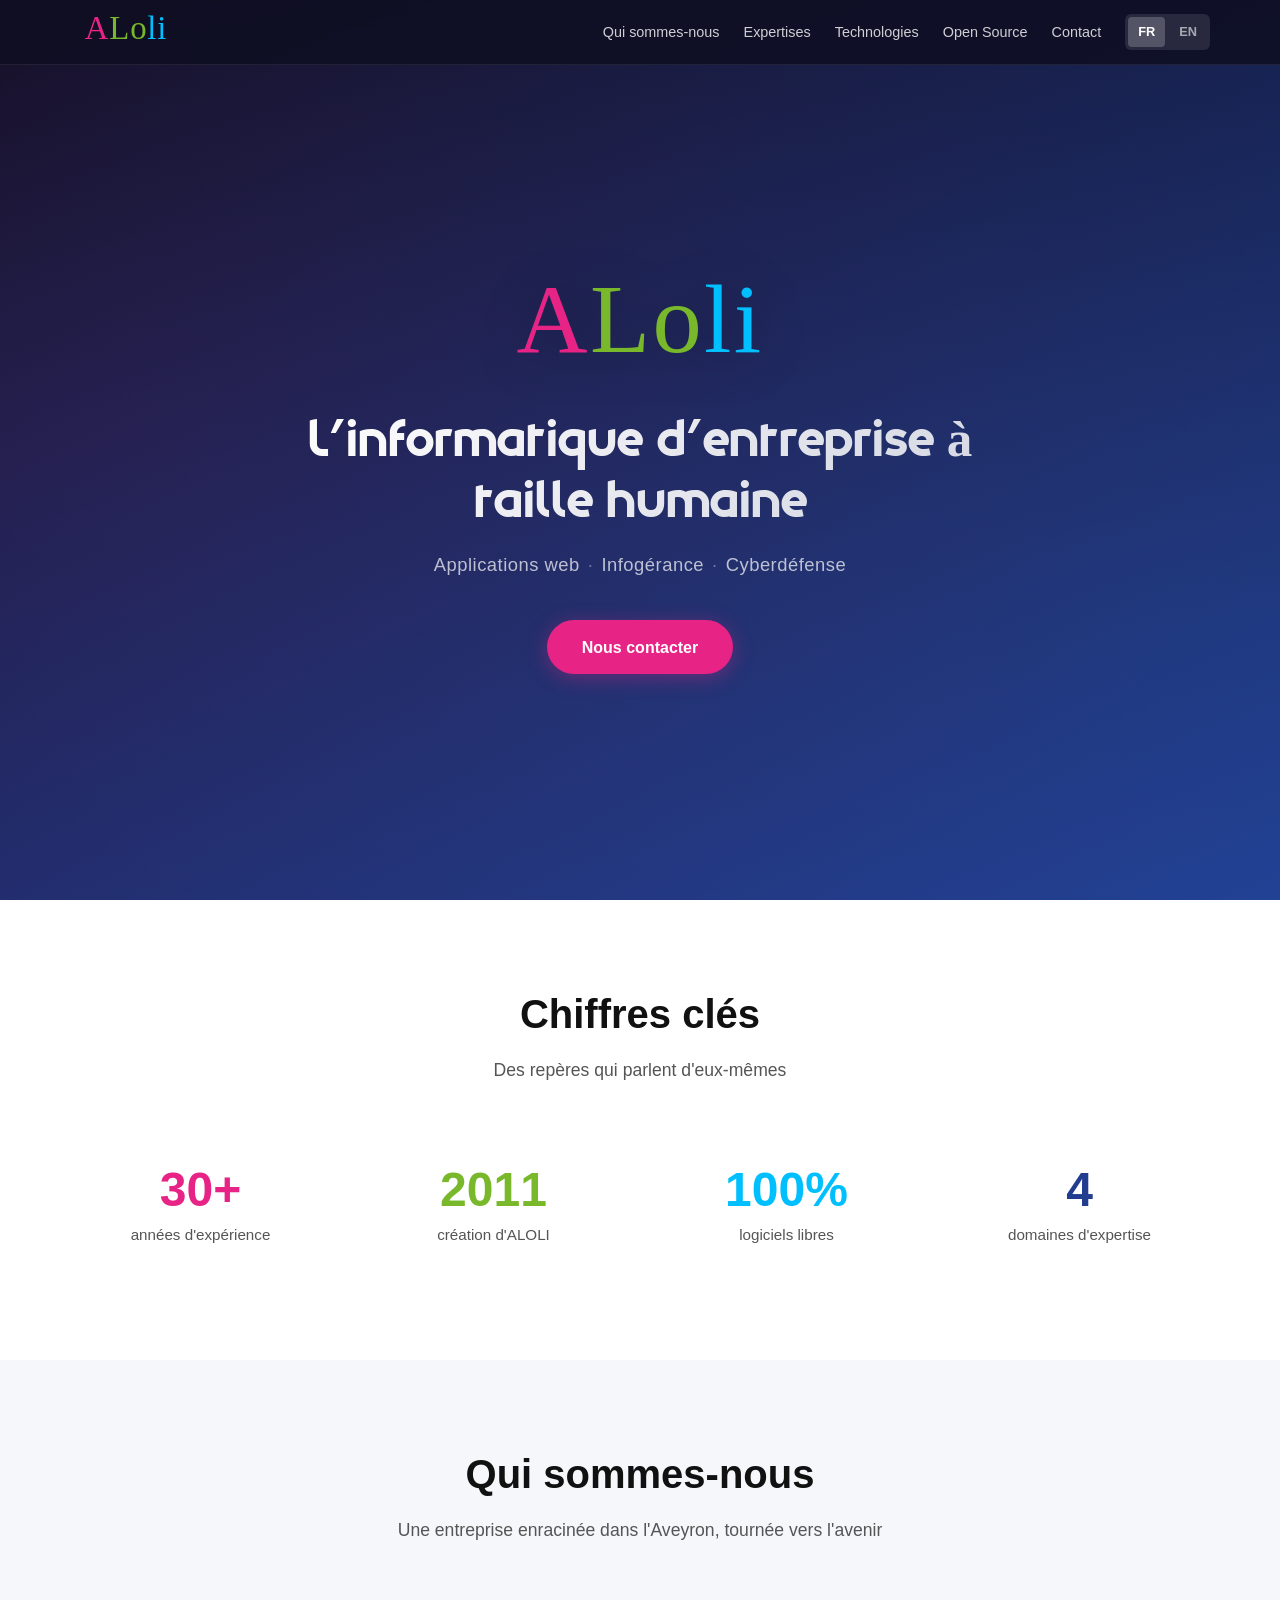
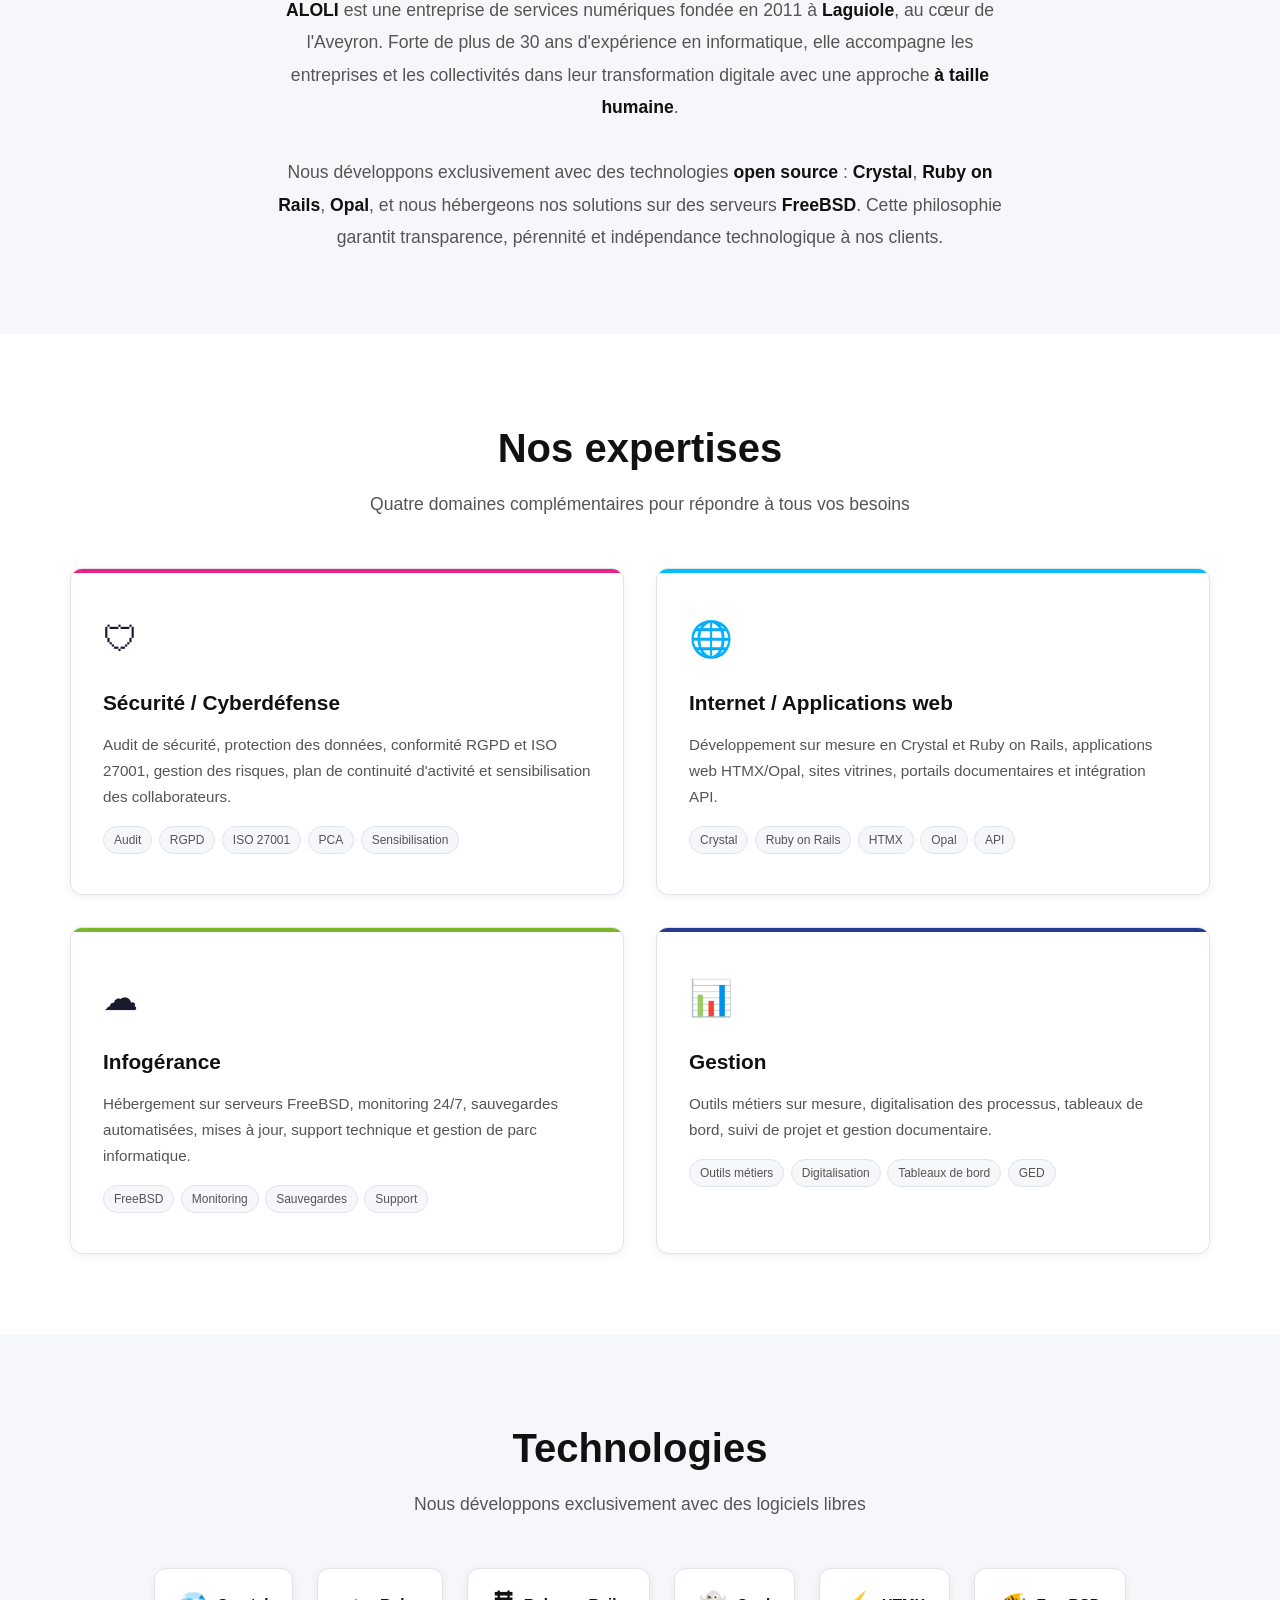
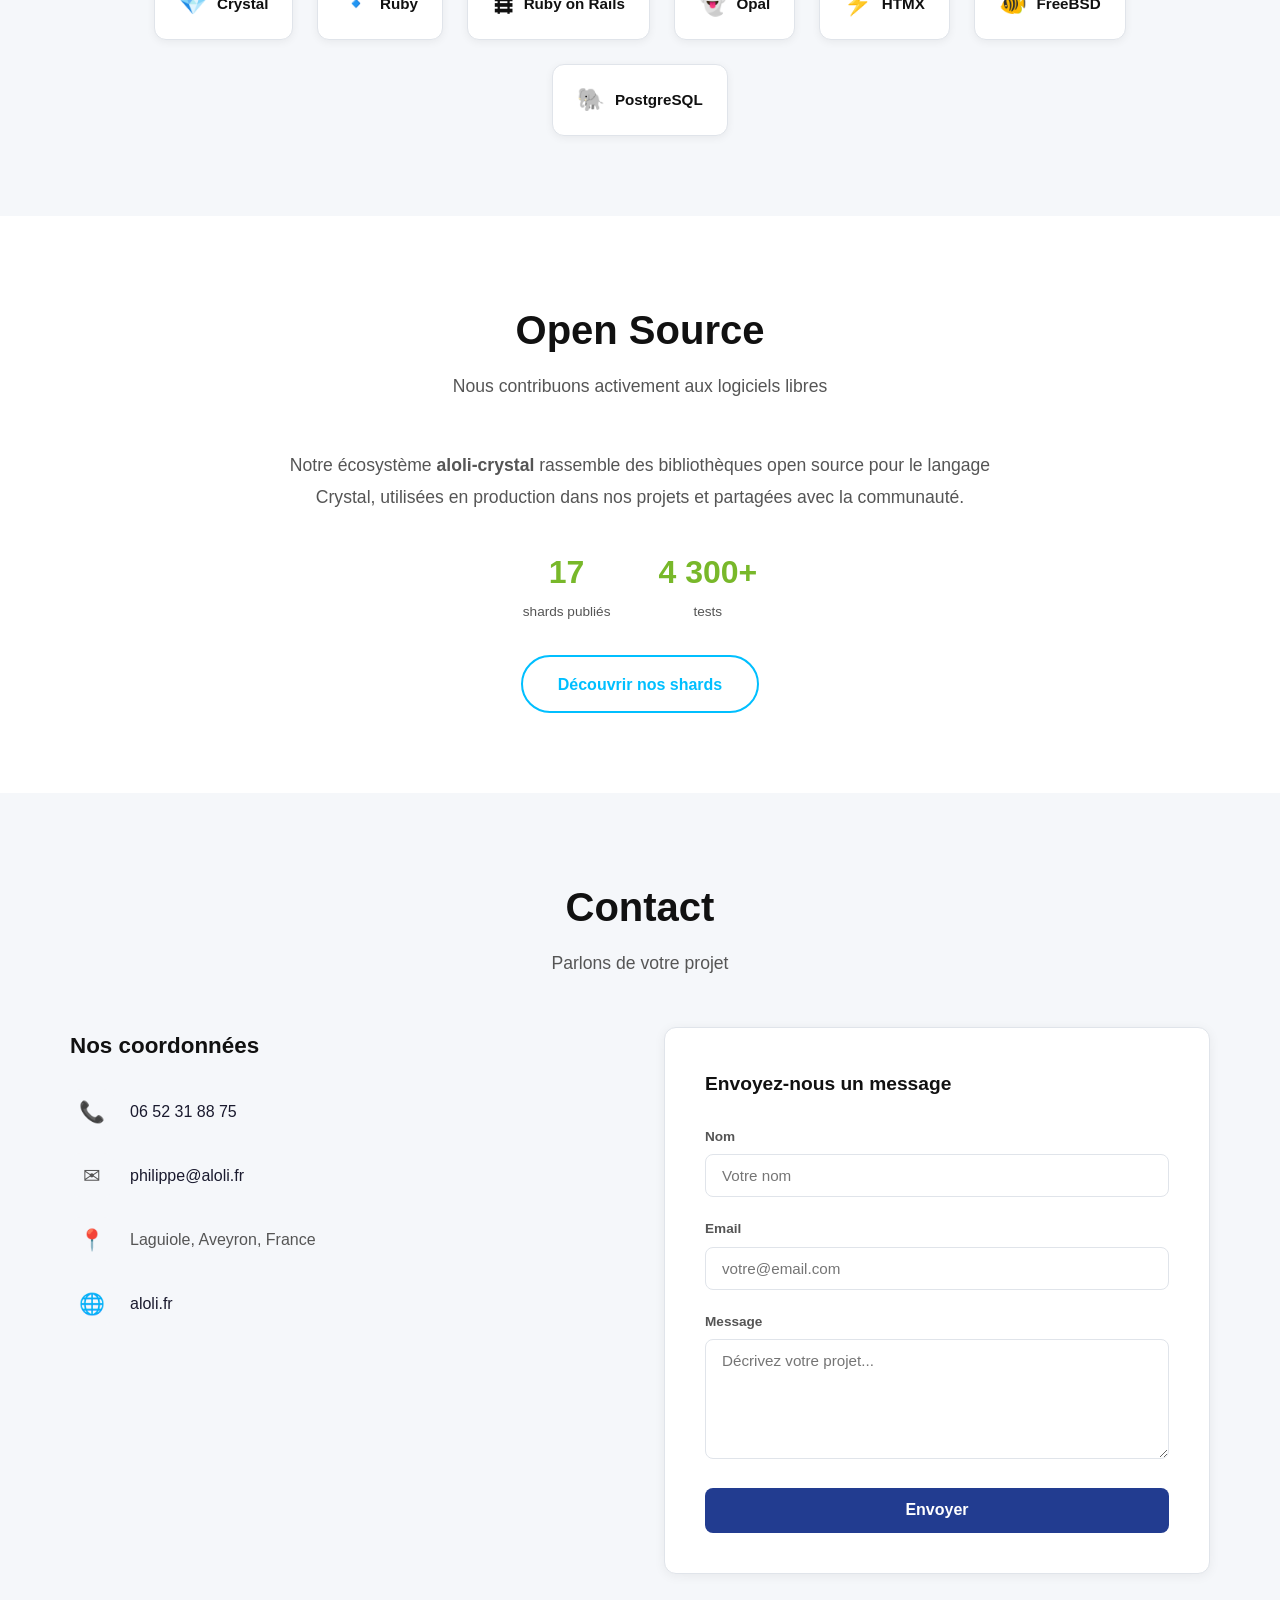
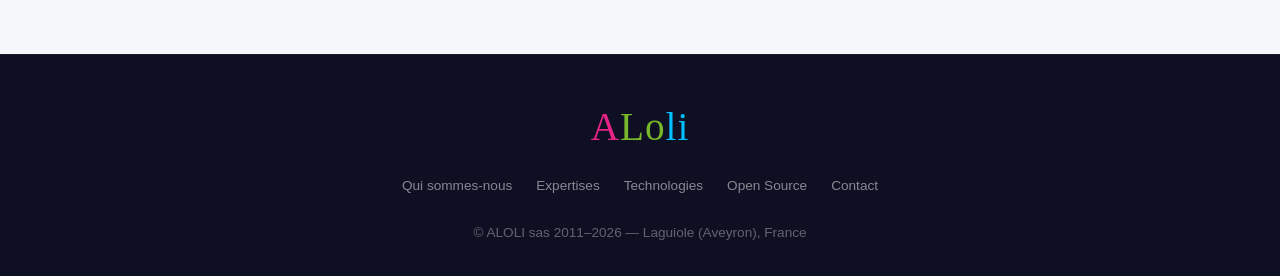
==== index.html @ df38c013 "Initial commit: ALOLI corporate website Modern single-page bilingual (FR/EN) static site with respon" ====
<!DOCTYPE html>
<html lang="fr">
<head>
  <meta charset="UTF-8">
  <meta name="viewport" content="width=device-width, initial-scale=1.0">
  <title>ALOLI — L'informatique d'entreprise à taille humaine</title>
  <meta name="description" content="ALOLI, entreprise de services numériques à Laguiole (Aveyron). Applications web Crystal &amp; Ruby, infogérance FreeBSD, cyberdéfense. 30 ans d'expérience.">
  <meta name="author" content="ALOLI sas">
  <meta property="og:title" content="ALOLI — L'informatique d'entreprise à taille humaine">
  <meta property="og:description" content="Applications web · Infogérance · Cyberdéfense — Laguiole, Aveyron">
  <meta property="og:type" content="website">
  <meta property="og:url" content="https://aloli.fr">
  <link rel="alternate" hreflang="en" href="https://aloli.fr/en/">
  <link rel="alternate" hreflang="fr" href="https://aloli.fr/">
  <link rel="canonical" href="https://aloli.fr/">
  <link rel="stylesheet" href="css/style.css">
</head>
<body>

<!-- ====== Header ====== -->
<header class="site-header">
  <nav class="nav container">
    <a href="#hero">
      <img src="images/aloli-logo.svg" alt="ALOLI" class="nav-logo">
    </a>
    <button class="nav-toggle" aria-label="Menu" onclick="document.querySelector('.nav-links').classList.toggle('open')">
      <span></span><span></span><span></span>
    </button>
    <ul class="nav-links">
      <li><a href="#about">Qui sommes-nous</a></li>
      <li><a href="#expertises">Expertises</a></li>
      <li><a href="#technologies">Technologies</a></li>
      <li><a href="#opensource">Open Source</a></li>
      <li><a href="#contact">Contact</a></li>
      <li>
        <div class="lang-switch">
          <a href="/" class="active">FR</a>
          <a href="/en/">EN</a>
        </div>
      </li>
    </ul>
  </nav>
</header>

<!-- ====== Hero ====== -->
<section id="hero" class="hero">
  <div class="hero-content">
    <img src="images/aloli-logo.svg" alt="ALOLI" class="hero-logo">
    <h1 class="hero-tagline">L'informatique d'entreprise à taille humaine</h1>
    <p class="hero-sub">Applications web<span>·</span>Infogérance<span>·</span>Cyberdéfense</p>
    <a href="#contact" class="btn btn--primary">Nous contacter</a>
  </div>
</section>

<!-- ====== Chiffres clés ====== -->
<section class="section">
  <div class="container fade-in">
    <h2 class="section-title">Chiffres clés</h2>
    <p class="section-subtitle">Des repères qui parlent d'eux-mêmes</p>
    <div class="stats-grid">
      <div class="stat-item">
        <div class="stat-number stat-number--magenta">30+</div>
        <div class="stat-label">années d'expérience</div>
      </div>
      <div class="stat-item">
        <div class="stat-number stat-number--green">2011</div>
        <div class="stat-label">création d'ALOLI</div>
      </div>
      <div class="stat-item">
        <div class="stat-number stat-number--cyan">100%</div>
        <div class="stat-label">logiciels libres</div>
      </div>
      <div class="stat-item">
        <div class="stat-number stat-number--primary">4</div>
        <div class="stat-label">domaines d'expertise</div>
      </div>
    </div>
  </div>
</section>

<!-- ====== Qui sommes-nous ====== -->
<section id="about" class="section section--alt">
  <div class="container fade-in">
    <h2 class="section-title">Qui sommes-nous</h2>
    <p class="section-subtitle">Une entreprise enracinée dans l'Aveyron, tournée vers l'avenir</p>
    <div class="about-content">
      <p>
        <strong>ALOLI</strong> est une entreprise de services numériques fondée en 2011 à
        <strong>Laguiole</strong>, au c&oelig;ur de l'Aveyron. Forte de plus de 30 ans
        d'expérience en informatique, elle accompagne les entreprises et les collectivités
        dans leur transformation digitale avec une approche <strong>à taille humaine</strong>.
      </p>
      <br>
      <p>
        Nous développons exclusivement avec des technologies <strong>open source</strong> :
        <strong>Crystal</strong>, <strong>Ruby on Rails</strong>, <strong>Opal</strong>, et nous
        hébergeons nos solutions sur des serveurs <strong>FreeBSD</strong>. Cette philosophie
        garantit transparence, pérennité et indépendance technologique à nos clients.
      </p>
    </div>
  </div>
</section>

<!-- ====== Nos expertises ====== -->
<section id="expertises" class="section">
  <div class="container fade-in">
    <h2 class="section-title">Nos expertises</h2>
    <p class="section-subtitle">Quatre domaines complémentaires pour répondre à tous vos besoins</p>
    <div class="expertise-grid">

      <div class="expertise-card expertise-card--security">
        <span class="expertise-icon">&#x1F6E1;</span>
        <h3>Sécurité / Cyberdéfense</h3>
        <p>Audit de sécurité, protection des données, conformité RGPD et ISO 27001, gestion des risques, plan de continuité d'activité et sensibilisation des collaborateurs.</p>
        <div class="expertise-tags">
          <span>Audit</span>
          <span>RGPD</span>
          <span>ISO 27001</span>
          <span>PCA</span>
          <span>Sensibilisation</span>
        </div>
      </div>

      <div class="expertise-card expertise-card--web">
        <span class="expertise-icon">&#x1F310;</span>
        <h3>Internet / Applications web</h3>
        <p>Développement sur mesure en Crystal et Ruby on Rails, applications web HTMX/Opal, sites vitrines, portails documentaires et intégration API.</p>
        <div class="expertise-tags">
          <span>Crystal</span>
          <span>Ruby on Rails</span>
          <span>HTMX</span>
          <span>Opal</span>
          <span>API</span>
        </div>
      </div>

      <div class="expertise-card expertise-card--hosting">
        <span class="expertise-icon">&#x2601;</span>
        <h3>Infogérance</h3>
        <p>Hébergement sur serveurs FreeBSD, monitoring 24/7, sauvegardes automatisées, mises à jour, support technique et gestion de parc informatique.</p>
        <div class="expertise-tags">
          <span>FreeBSD</span>
          <span>Monitoring</span>
          <span>Sauvegardes</span>
          <span>Support</span>
        </div>
      </div>

      <div class="expertise-card expertise-card--management">
        <span class="expertise-icon">&#x1F4CA;</span>
        <h3>Gestion</h3>
        <p>Outils métiers sur mesure, digitalisation des processus, tableaux de bord, suivi de projet et gestion documentaire.</p>
        <div class="expertise-tags">
          <span>Outils métiers</span>
          <span>Digitalisation</span>
          <span>Tableaux de bord</span>
          <span>GED</span>
        </div>
      </div>

    </div>
  </div>
</section>

<!-- ====== Technologies ====== -->
<section id="technologies" class="section section--alt">
  <div class="container fade-in">
    <h2 class="section-title">Technologies</h2>
    <p class="section-subtitle">Nous développons exclusivement avec des logiciels libres</p>
    <div class="tech-grid">
      <div class="tech-badge"><span class="tech-badge-icon">&#x1F48E;</span> Crystal</div>
      <div class="tech-badge"><span class="tech-badge-icon">&#x1F539;</span> Ruby</div>
      <div class="tech-badge"><span class="tech-badge-icon">&#x1F6E4;</span> Ruby on Rails</div>
      <div class="tech-badge"><span class="tech-badge-icon">&#x1F47B;</span> Opal</div>
      <div class="tech-badge"><span class="tech-badge-icon">&#x26A1;</span> HTMX</div>
      <div class="tech-badge"><span class="tech-badge-icon">&#x1F420;</span> FreeBSD</div>
      <div class="tech-badge"><span class="tech-badge-icon">&#x1F418;</span> PostgreSQL</div>
    </div>
  </div>
</section>

<!-- ====== Open Source ====== -->
<section id="opensource" class="section">
  <div class="container fade-in">
    <h2 class="section-title">Open Source</h2>
    <p class="section-subtitle">Nous contribuons activement aux logiciels libres</p>
    <div class="opensource-content">
      <p>
        Notre écosystème <strong>aloli-crystal</strong> rassemble des bibliothèques open source
        pour le langage Crystal, utilisées en production dans nos projets et partagées avec la communauté.
      </p>
      <div class="opensource-stats">
        <div class="opensource-stat">
          <div class="opensource-stat-number">17</div>
          <div class="opensource-stat-label">shards publiés</div>
        </div>
        <div class="opensource-stat">
          <div class="opensource-stat-number">4 300+</div>
          <div class="opensource-stat-label">tests</div>
        </div>
      </div>
      <a href="https://aloli-crystal.github.io/docs/" class="btn btn--outline" target="_blank" rel="noopener">
        Découvrir nos shards
      </a>
    </div>
  </div>
</section>

<!-- ====== Contact ====== -->
<section id="contact" class="section section--alt">
  <div class="container fade-in">
    <h2 class="section-title">Contact</h2>
    <p class="section-subtitle">Parlons de votre projet</p>
    <div class="contact-grid">

      <div class="contact-info">
        <h3>Nos coordonnées</h3>
        <div class="contact-item">
          <div class="contact-item-icon">&#x1F4DE;</div>
          <div><a href="tel:+33652318875">06 52 31 88 75</a></div>
        </div>
        <div class="contact-item">
          <div class="contact-item-icon">&#x2709;</div>
          <div><a href="mailto:philippe@aloli.fr">philippe@aloli.fr</a></div>
        </div>
        <div class="contact-item">
          <div class="contact-item-icon">&#x1F4CD;</div>
          <div>Laguiole, Aveyron, France</div>
        </div>
        <div class="contact-item">
          <div class="contact-item-icon">&#x1F310;</div>
          <div><a href="https://aloli.fr">aloli.fr</a></div>
        </div>
      </div>

      <form class="contact-form" action="#" method="post">
        <h3>Envoyez-nous un message</h3>
        <div class="form-group">
          <label for="name">Nom</label>
          <input type="text" id="name" name="name" required placeholder="Votre nom">
        </div>
        <div class="form-group">
          <label for="email">Email</label>
          <input type="email" id="email" name="email" required placeholder="votre@email.com">
        </div>
        <div class="form-group">
          <label for="message">Message</label>
          <textarea id="message" name="message" required placeholder="Décrivez votre projet..."></textarea>
        </div>
        <button type="submit" class="btn--submit">Envoyer</button>
      </form>

    </div>
  </div>
</section>

<!-- ====== Footer ====== -->
<footer class="site-footer">
  <div class="container">
    <img src="images/aloli-logo.svg" alt="ALOLI" class="footer-logo">
    <ul class="footer-links">
      <li><a href="#about">Qui sommes-nous</a></li>
      <li><a href="#expertises">Expertises</a></li>
      <li><a href="#technologies">Technologies</a></li>
      <li><a href="#opensource">Open Source</a></li>
      <li><a href="#contact">Contact</a></li>
    </ul>
    <p class="footer-copy">&copy; ALOLI sas 2011–2026 — Laguiole (Aveyron), France</p>
  </div>
</footer>

<!-- Scroll animation (minimal JS, no framework) -->
<script>
  document.addEventListener('DOMContentLoaded', function () {
    var els = document.querySelectorAll('.fade-in');
    if ('IntersectionObserver' in window) {
      var observer = new IntersectionObserver(function (entries) {
        entries.forEach(function (e) {
          if (e.isIntersecting) {
            e.target.classList.add('visible');
            observer.unobserve(e.target);
          }
        });
      }, { threshold: 0.15 });
      els.forEach(function (el) { observer.observe(el); });
    } else {
      els.forEach(function (el) { el.classList.add('visible'); });
    }
  });
</script>

</body>
</html>
---- css/style.css ----
/* ==========================================================================
   ALOLI Corporate Website — style.css
   Pure CSS, responsive, dark-mode ready
   ========================================================================== */

/* --- Fonts ---------------------------------------------------------------- */
@font-face {
  font-family: 'Explora';
  src: url('../fonts/explora.ttf') format('truetype');
  font-weight: normal;
  font-style: normal;
  font-display: swap;
}

/* --- Custom properties ---------------------------------------------------- */
:root {
  --primary: #223C90;
  --accent-magenta: #E72486;
  --accent-green: #78B82A;
  --accent-cyan: #00BFFF;

  --bg: #ffffff;
  --bg-alt: #f5f7fa;
  --bg-card: #ffffff;
  --text: #1a1a2e;
  --text-muted: #555;
  --text-heading: #111;
  --border: #e0e4ea;
  --shadow: rgba(0, 0, 0, 0.06);
  --shadow-hover: rgba(0, 0, 0, 0.12);

  --hero-from: #0f0f23;
  --hero-via: #162050;
  --hero-to: #223C90;

  --font-body: -apple-system, BlinkMacSystemFont, 'Segoe UI', Roboto, Helvetica, Arial, sans-serif;
  --font-display: 'Explora', cursive;

  --max-w: 1140px;
  --radius: 12px;
  --transition: 0.3s ease;
}

@media (prefers-color-scheme: dark) {
  :root {
    --bg: #0f0f23;
    --bg-alt: #161633;
    --bg-card: #1a1a3e;
    --text: #e0e0e0;
    --text-muted: #a0a0b8;
    --text-heading: #f0f0f0;
    --border: #2a2a50;
    --shadow: rgba(0, 0, 0, 0.3);
    --shadow-hover: rgba(0, 0, 0, 0.5);
  }
}

/* --- Reset & base --------------------------------------------------------- */
*, *::before, *::after { box-sizing: border-box; margin: 0; padding: 0; }

html {
  scroll-behavior: smooth;
  font-size: 16px;
}

body {
  font-family: var(--font-body);
  color: var(--text);
  background: var(--bg);
  line-height: 1.7;
  -webkit-font-smoothing: antialiased;
}

a { color: var(--accent-cyan); text-decoration: none; transition: color var(--transition); }
a:hover { color: var(--accent-magenta); }

img, svg { max-width: 100%; height: auto; }

/* --- Utility -------------------------------------------------------------- */
.container { width: 90%; max-width: var(--max-w); margin: 0 auto; }

.section {
  padding: 5rem 0;
}

.section--alt {
  background: var(--bg-alt);
}

.section-title {
  font-size: clamp(1.8rem, 4vw, 2.5rem);
  font-weight: 700;
  color: var(--text-heading);
  text-align: center;
  margin-bottom: 0.5rem;
}

.section-subtitle {
  text-align: center;
  color: var(--text-muted);
  font-size: 1.1rem;
  margin-bottom: 3rem;
  max-width: 640px;
  margin-left: auto;
  margin-right: auto;
}

/* --- Header / Nav --------------------------------------------------------- */
.site-header {
  position: fixed;
  top: 0;
  left: 0;
  right: 0;
  z-index: 100;
  background: rgba(15, 15, 35, 0.85);
  backdrop-filter: blur(12px);
  -webkit-backdrop-filter: blur(12px);
  border-bottom: 1px solid rgba(255, 255, 255, 0.08);
}

.nav {
  display: flex;
  align-items: center;
  justify-content: space-between;
  height: 64px;
}

.nav-logo {
  height: 40px;
  width: auto;
}

.nav-links {
  display: flex;
  align-items: center;
  gap: 1.5rem;
  list-style: none;
}

.nav-links a {
  color: rgba(255, 255, 255, 0.8);
  font-size: 0.9rem;
  font-weight: 500;
  transition: color var(--transition);
}

.nav-links a:hover { color: #fff; }

.lang-switch {
  display: inline-flex;
  gap: 0.25rem;
  background: rgba(255, 255, 255, 0.1);
  border-radius: 6px;
  padding: 3px;
}

.lang-switch a {
  padding: 4px 10px;
  border-radius: 4px;
  font-size: 0.8rem;
  font-weight: 600;
  color: rgba(255, 255, 255, 0.6);
}

.lang-switch a.active {
  background: rgba(255, 255, 255, 0.2);
  color: #fff;
}

/* Mobile nav toggle */
.nav-toggle {
  display: none;
  background: none;
  border: none;
  cursor: pointer;
  padding: 8px;
}

.nav-toggle span {
  display: block;
  width: 24px;
  height: 2px;
  background: #fff;
  margin: 5px 0;
  transition: var(--transition);
}

/* --- Hero ----------------------------------------------------------------- */
.hero {
  min-height: 100vh;
  display: flex;
  align-items: center;
  justify-content: center;
  text-align: center;
  background: linear-gradient(160deg, var(--hero-from) 0%, var(--hero-via) 40%, var(--hero-to) 100%);
  color: #fff;
  padding: 6rem 1rem 4rem;
  position: relative;
  overflow: hidden;
}

.hero::before {
  content: '';
  position: absolute;
  top: -50%;
  left: -50%;
  width: 200%;
  height: 200%;
  background: radial-gradient(ellipse at 30% 50%, rgba(231, 36, 134, 0.08) 0%, transparent 60%),
              radial-gradient(ellipse at 70% 60%, rgba(0, 191, 255, 0.06) 0%, transparent 60%);
  animation: heroGlow 12s ease-in-out infinite alternate;
}

@keyframes heroGlow {
  0% { transform: translate(0, 0) scale(1); }
  100% { transform: translate(2%, -2%) scale(1.05); }
}

.hero-content {
  position: relative;
  z-index: 1;
  max-width: 700px;
}

.hero-logo {
  height: 120px;
  width: auto;
  margin-bottom: 1.5rem;
  filter: drop-shadow(0 4px 24px rgba(0, 0, 0, 0.3));
}

.hero-tagline {
  font-family: var(--font-display);
  font-size: clamp(2rem, 5vw, 3.2rem);
  line-height: 1.2;
  margin-bottom: 1rem;
  background: linear-gradient(135deg, #fff 0%, rgba(255, 255, 255, 0.8) 100%);
  -webkit-background-clip: text;
  -webkit-text-fill-color: transparent;
  background-clip: text;
}

.hero-sub {
  font-size: 1.15rem;
  color: rgba(255, 255, 255, 0.7);
  margin-bottom: 2.5rem;
  letter-spacing: 0.5px;
}

.hero-sub span {
  margin: 0 0.5rem;
  color: rgba(255, 255, 255, 0.35);
}

.btn {
  display: inline-block;
  padding: 0.85rem 2.2rem;
  border-radius: 50px;
  font-weight: 600;
  font-size: 1rem;
  transition: all var(--transition);
  cursor: pointer;
  border: none;
}

.btn--primary {
  background: var(--accent-magenta);
  color: #fff;
  box-shadow: 0 4px 20px rgba(231, 36, 134, 0.35);
}

.btn--primary:hover {
  background: #c91e72;
  color: #fff;
  transform: translateY(-2px);
  box-shadow: 0 6px 28px rgba(231, 36, 134, 0.45);
}

/* --- Chiffres clés -------------------------------------------------------- */
.stats-grid {
  display: grid;
  grid-template-columns: repeat(4, 1fr);
  gap: 2rem;
  text-align: center;
}

.stat-item {
  padding: 2rem 1rem;
}

.stat-number {
  font-size: clamp(2.2rem, 5vw, 3rem);
  font-weight: 800;
  line-height: 1;
  margin-bottom: 0.5rem;
}

.stat-number--magenta { color: var(--accent-magenta); }
.stat-number--green   { color: var(--accent-green); }
.stat-number--cyan    { color: var(--accent-cyan); }
.stat-number--primary { color: var(--primary); }

@media (prefers-color-scheme: dark) {
  .stat-number--primary { color: #5b7de8; }
}

.stat-label {
  font-size: 0.95rem;
  color: var(--text-muted);
}

/* --- About ---------------------------------------------------------------- */
.about-content {
  max-width: 740px;
  margin: 0 auto;
  text-align: center;
  font-size: 1.1rem;
  color: var(--text-muted);
  line-height: 1.85;
}

.about-content strong {
  color: var(--text-heading);
}

/* --- Expertises ----------------------------------------------------------- */
.expertise-grid {
  display: grid;
  grid-template-columns: repeat(2, 1fr);
  gap: 2rem;
}

.expertise-card {
  background: var(--bg-card);
  border: 1px solid var(--border);
  border-radius: var(--radius);
  padding: 2.5rem 2rem;
  transition: all var(--transition);
  box-shadow: 0 2px 8px var(--shadow);
  position: relative;
  overflow: hidden;
}

.expertise-card::before {
  content: '';
  position: absolute;
  top: 0;
  left: 0;
  right: 0;
  height: 4px;
  border-radius: var(--radius) var(--radius) 0 0;
  transition: height var(--transition);
}

.expertise-card:hover {
  transform: translateY(-4px);
  box-shadow: 0 8px 30px var(--shadow-hover);
}

.expertise-card--security::before  { background: var(--accent-magenta); }
.expertise-card--web::before       { background: var(--accent-cyan); }
.expertise-card--hosting::before   { background: var(--accent-green); }
.expertise-card--management::before { background: var(--primary); }

@media (prefers-color-scheme: dark) {
  .expertise-card--management::before { background: #5b7de8; }
}

.expertise-icon {
  font-size: 2.2rem;
  margin-bottom: 1rem;
  display: block;
}

.expertise-card h3 {
  font-size: 1.3rem;
  font-weight: 700;
  color: var(--text-heading);
  margin-bottom: 0.75rem;
}

.expertise-card p {
  color: var(--text-muted);
  font-size: 0.95rem;
  line-height: 1.7;
}

.expertise-tags {
  display: flex;
  flex-wrap: wrap;
  gap: 0.4rem;
  margin-top: 1rem;
}

.expertise-tags span {
  font-size: 0.75rem;
  padding: 3px 10px;
  border-radius: 20px;
  background: var(--bg-alt);
  color: var(--text-muted);
  border: 1px solid var(--border);
}

/* --- Technologies --------------------------------------------------------- */
.tech-intro {
  text-align: center;
  font-size: 1.1rem;
  color: var(--text-muted);
  margin-bottom: 2.5rem;
}

.tech-grid {
  display: flex;
  flex-wrap: wrap;
  justify-content: center;
  gap: 1.5rem;
}

.tech-badge {
  display: flex;
  align-items: center;
  gap: 0.6rem;
  background: var(--bg-card);
  border: 1px solid var(--border);
  border-radius: var(--radius);
  padding: 1rem 1.5rem;
  font-weight: 600;
  font-size: 0.95rem;
  color: var(--text-heading);
  box-shadow: 0 2px 8px var(--shadow);
  transition: all var(--transition);
}

.tech-badge:hover {
  transform: translateY(-2px);
  box-shadow: 0 6px 20px var(--shadow-hover);
}

.tech-badge-icon {
  font-size: 1.4rem;
}

/* --- Open Source ---------------------------------------------------------- */
.opensource-content {
  max-width: 740px;
  margin: 0 auto;
  text-align: center;
}

.opensource-content p {
  font-size: 1.1rem;
  color: var(--text-muted);
  margin-bottom: 1.5rem;
  line-height: 1.8;
}

.opensource-stats {
  display: flex;
  justify-content: center;
  gap: 3rem;
  margin: 2rem 0;
}

.opensource-stat {
  text-align: center;
}

.opensource-stat-number {
  font-size: 2rem;
  font-weight: 800;
  color: var(--accent-green);
}

.opensource-stat-label {
  font-size: 0.85rem;
  color: var(--text-muted);
}

.btn--outline {
  background: transparent;
  color: var(--accent-cyan);
  border: 2px solid var(--accent-cyan);
}

.btn--outline:hover {
  background: var(--accent-cyan);
  color: #fff;
  transform: translateY(-2px);
}

/* --- Contact -------------------------------------------------------------- */
.contact-grid {
  display: grid;
  grid-template-columns: 1fr 1fr;
  gap: 3rem;
  align-items: start;
}

.contact-info h3 {
  font-size: 1.4rem;
  color: var(--text-heading);
  margin-bottom: 1.5rem;
}

.contact-item {
  display: flex;
  align-items: center;
  gap: 1rem;
  margin-bottom: 1.25rem;
  color: var(--text-muted);
}

.contact-item-icon {
  font-size: 1.3rem;
  width: 44px;
  height: 44px;
  display: flex;
  align-items: center;
  justify-content: center;
  background: var(--bg-alt);
  border-radius: 10px;
  flex-shrink: 0;
}

.contact-item a {
  color: var(--text);
  font-weight: 500;
}

.contact-item a:hover {
  color: var(--accent-cyan);
}

.contact-form {
  background: var(--bg-card);
  border: 1px solid var(--border);
  border-radius: var(--radius);
  padding: 2.5rem;
  box-shadow: 0 2px 12px var(--shadow);
}

.contact-form h3 {
  font-size: 1.2rem;
  color: var(--text-heading);
  margin-bottom: 1.5rem;
}

.form-group {
  margin-bottom: 1.25rem;
}

.form-group label {
  display: block;
  font-size: 0.85rem;
  font-weight: 600;
  color: var(--text-muted);
  margin-bottom: 0.4rem;
}

.form-group input,
.form-group textarea {
  width: 100%;
  padding: 0.75rem 1rem;
  border: 1px solid var(--border);
  border-radius: 8px;
  background: var(--bg);
  color: var(--text);
  font-family: var(--font-body);
  font-size: 0.95rem;
  transition: border-color var(--transition);
}

.form-group input:focus,
.form-group textarea:focus {
  outline: none;
  border-color: var(--accent-cyan);
  box-shadow: 0 0 0 3px rgba(0, 191, 255, 0.1);
}

.form-group textarea {
  resize: vertical;
  min-height: 120px;
}

.btn--submit {
  width: 100%;
  background: var(--primary);
  color: #fff;
  font-size: 1rem;
  padding: 0.85rem;
  border-radius: 8px;
  border: none;
  font-weight: 600;
  cursor: pointer;
  transition: all var(--transition);
}

.btn--submit:hover {
  background: #1a2f75;
  transform: translateY(-1px);
}

/* --- Footer --------------------------------------------------------------- */
.site-footer {
  background: var(--hero-from);
  color: rgba(255, 255, 255, 0.6);
  padding: 3rem 0 2rem;
  text-align: center;
  font-size: 0.85rem;
  border-top: 1px solid rgba(255, 255, 255, 0.05);
}

.footer-logo {
  height: 48px;
  margin-bottom: 1rem;
}

.footer-links {
  display: flex;
  justify-content: center;
  gap: 1.5rem;
  list-style: none;
  margin-bottom: 1.5rem;
  flex-wrap: wrap;
}

.footer-links a {
  color: rgba(255, 255, 255, 0.5);
  font-size: 0.85rem;
}

.footer-links a:hover { color: #fff; }

.footer-copy {
  color: rgba(255, 255, 255, 0.35);
  margin-top: 1rem;
}

/* --- Scroll animations ---------------------------------------------------- */
.fade-in {
  opacity: 0;
  transform: translateY(24px);
  transition: opacity 0.7s ease, transform 0.7s ease;
}

.fade-in.visible {
  opacity: 1;
  transform: translateY(0);
}

/* --- Responsive ----------------------------------------------------------- */
@media (max-width: 900px) {
  .expertise-grid {
    grid-template-columns: 1fr;
  }

  .contact-grid {
    grid-template-columns: 1fr;
  }

  .stats-grid {
    grid-template-columns: repeat(2, 1fr);
  }
}

@media (max-width: 640px) {
  .nav-links {
    display: none;
    position: absolute;
    top: 64px;
    left: 0;
    right: 0;
    background: rgba(15, 15, 35, 0.97);
    flex-direction: column;
    padding: 1rem;
    gap: 0;
    border-bottom: 1px solid rgba(255, 255, 255, 0.08);
  }

  .nav-links.open {
    display: flex;
  }

  .nav-links li {
    width: 100%;
  }

  .nav-links a {
    display: block;
    padding: 0.75rem 1rem;
    border-radius: 8px;
  }

  .nav-links a:hover {
    background: rgba(255, 255, 255, 0.05);
  }

  .nav-toggle {
    display: block;
  }

  .hero-tagline {
    font-size: clamp(1.6rem, 6vw, 2.4rem);
  }

  .hero-logo {
    height: 80px;
  }

  .stats-grid {
    grid-template-columns: repeat(2, 1fr);
    gap: 1rem;
  }

  .section {
    padding: 3.5rem 0;
  }

  .opensource-stats {
    gap: 1.5rem;
  }

  .contact-form {
    padding: 1.5rem;
  }
}

@media (max-width: 380px) {
  .stats-grid {
    grid-template-columns: 1fr;
  }
}
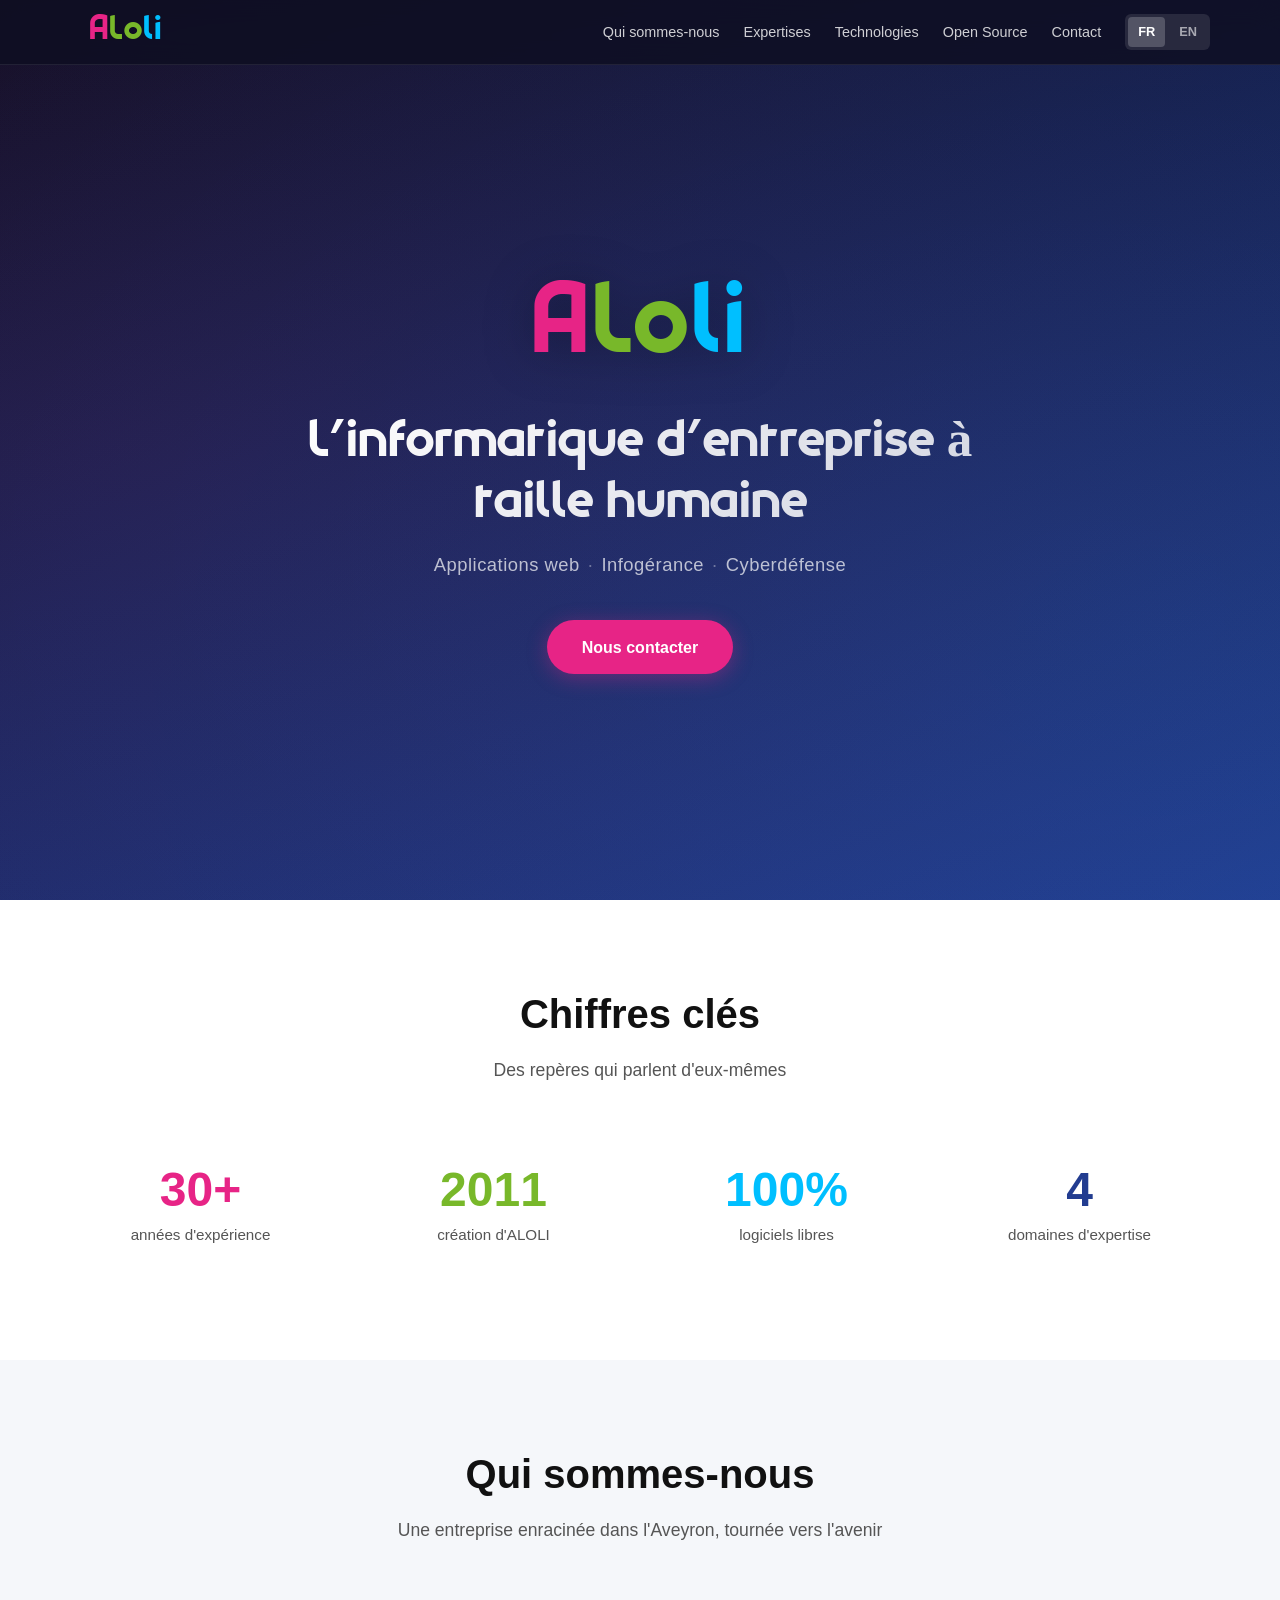
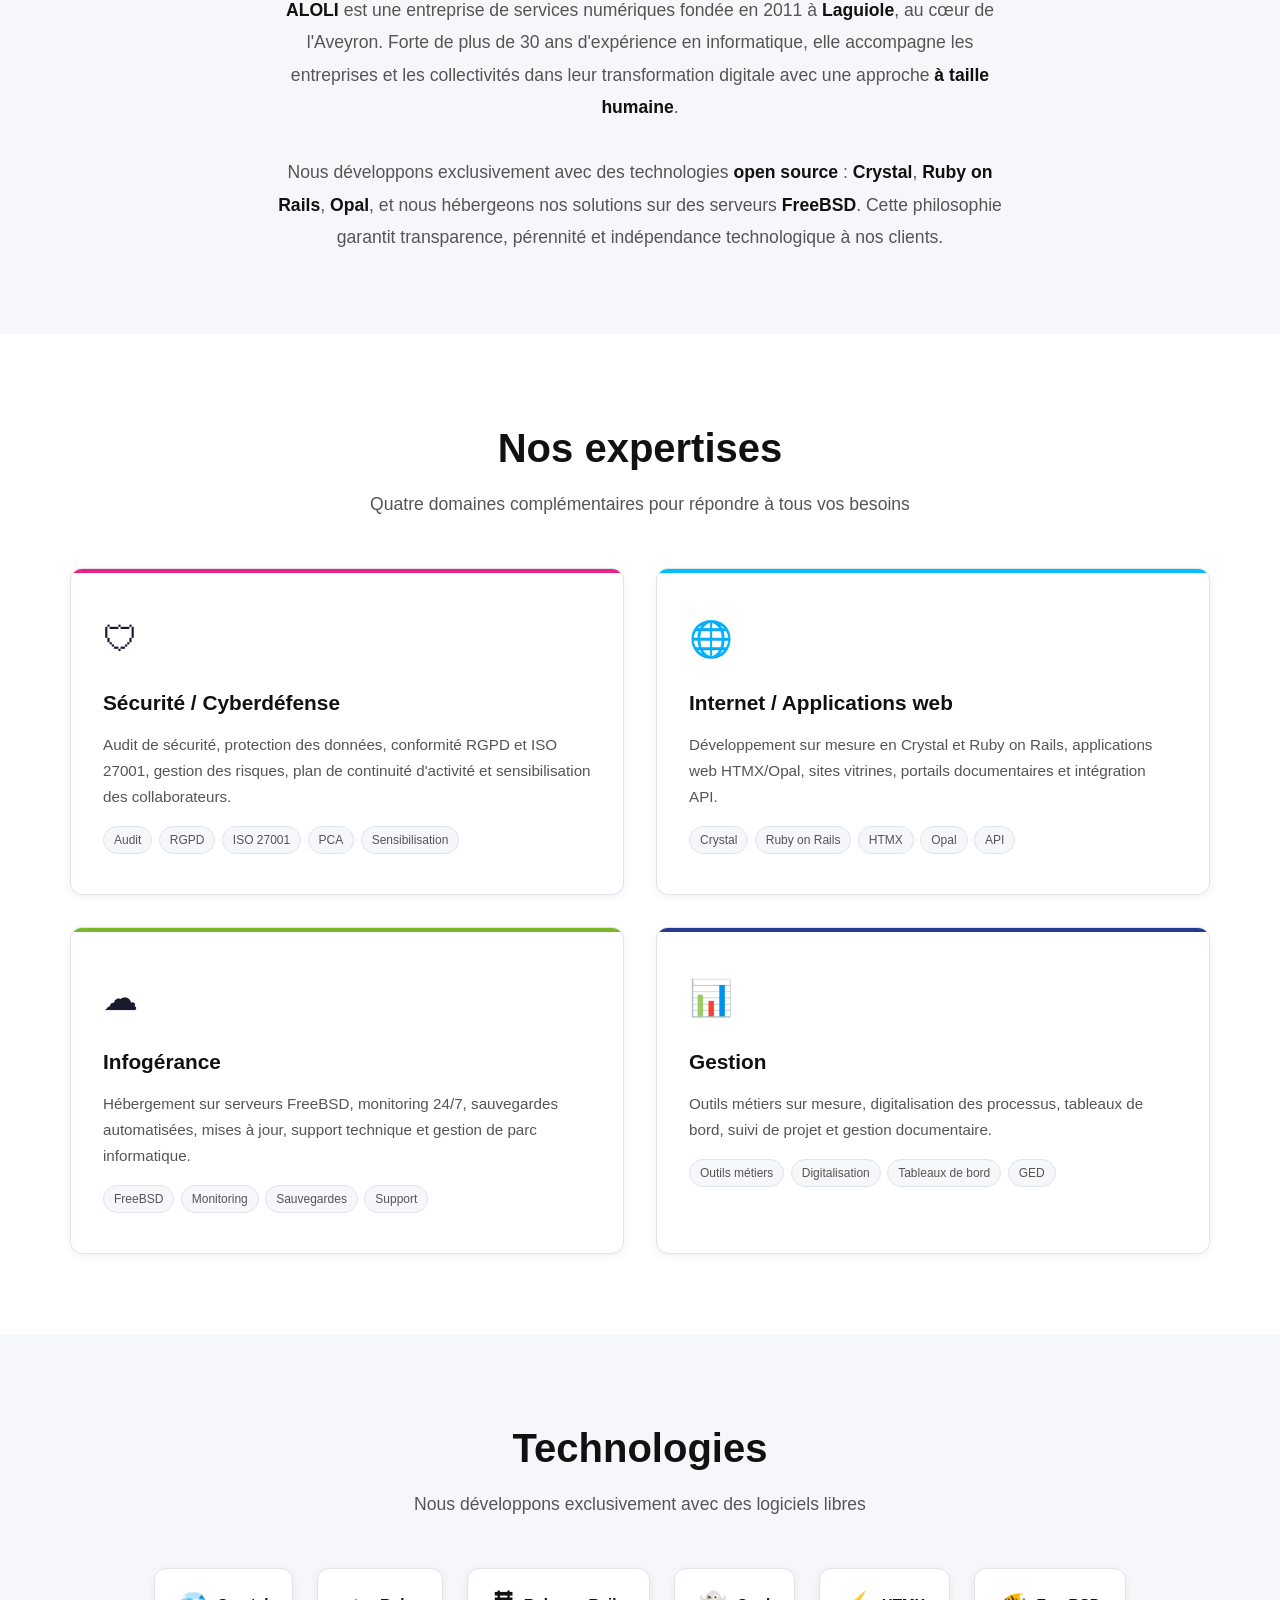
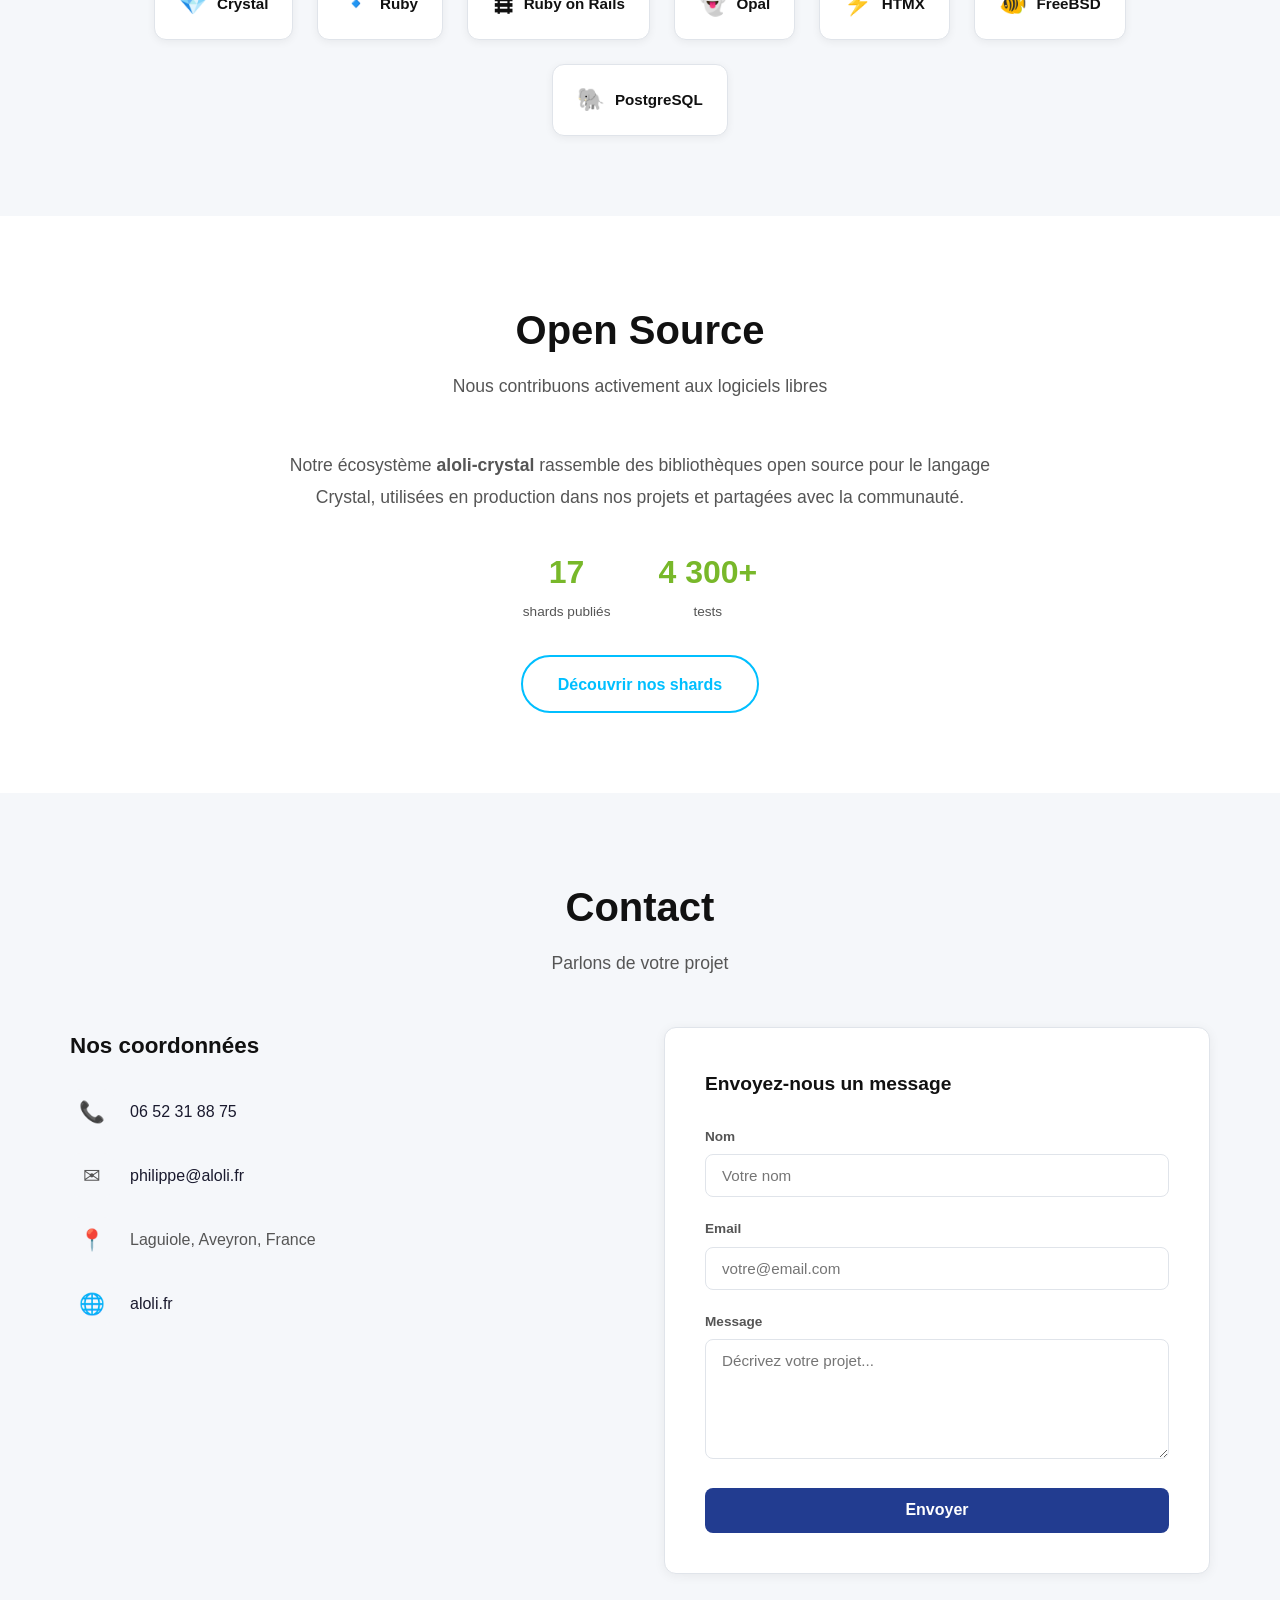
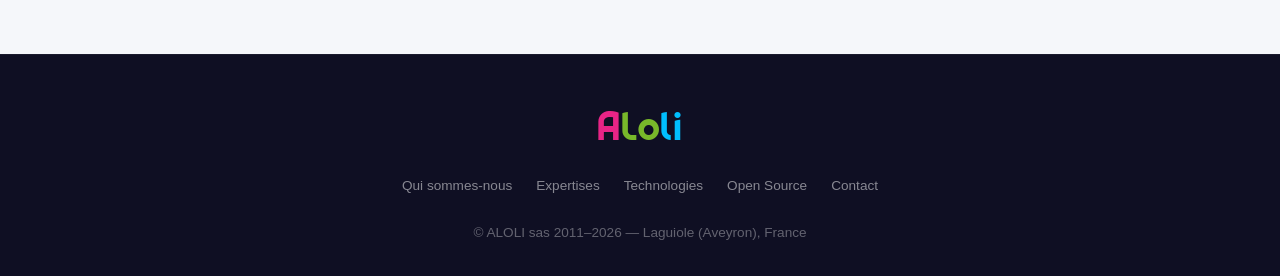
==== commit a7fef4ba: "Inliner le SVG logo dans le HTML pour propager la police Explora sur mobile" ====
--- a/index.html
+++ b/index.html
@@ -21,7 +21,7 @@
 <header class="site-header">
   <nav class="nav container">
     <a href="#hero">
-      <img src="images/aloli-logo.svg" alt="ALOLI" class="nav-logo">
+      <svg xmlns="http://www.w3.org/2000/svg" viewBox="0 0 280 100" class="nav-logo" role="img" aria-label="ALOLI"><text x="140" y="78" text-anchor="middle" font-family="Explora, cursive" font-size="82" letter-spacing="2"><tspan fill="#E72486">A</tspan><tspan fill="#78B82A">Lo</tspan><tspan fill="#00BFFF">li</tspan></text></svg>
     </a>
     <button class="nav-toggle" aria-label="Menu" onclick="document.querySelector('.nav-links').classList.toggle('open')">
       <span></span><span></span><span></span>
@@ -45,7 +45,7 @@
 <!-- ====== Hero ====== -->
 <section id="hero" class="hero">
   <div class="hero-content">
-    <img src="images/aloli-logo.svg" alt="ALOLI" class="hero-logo">
+    <svg xmlns="http://www.w3.org/2000/svg" viewBox="0 0 280 100" class="hero-logo" role="img" aria-label="ALOLI"><text x="140" y="78" text-anchor="middle" font-family="Explora, cursive" font-size="82" letter-spacing="2"><tspan fill="#E72486">A</tspan><tspan fill="#78B82A">Lo</tspan><tspan fill="#00BFFF">li</tspan></text></svg>
     <h1 class="hero-tagline">L'informatique d'entreprise à taille humaine</h1>
     <p class="hero-sub">Applications web<span>·</span>Infogérance<span>·</span>Cyberdéfense</p>
     <a href="#contact" class="btn btn--primary">Nous contacter</a>
@@ -257,7 +257,7 @@
 <!-- ====== Footer ====== -->
 <footer class="site-footer">
   <div class="container">
-    <img src="images/aloli-logo.svg" alt="ALOLI" class="footer-logo">
+    <svg xmlns="http://www.w3.org/2000/svg" viewBox="0 0 280 100" class="footer-logo" role="img" aria-label="ALOLI"><text x="140" y="78" text-anchor="middle" font-family="Explora, cursive" font-size="82" letter-spacing="2"><tspan fill="#E72486">A</tspan><tspan fill="#78B82A">Lo</tspan><tspan fill="#00BFFF">li</tspan></text></svg>
     <ul class="footer-links">
       <li><a href="#about">Qui sommes-nous</a></li>
       <li><a href="#expertises">Expertises</a></li>
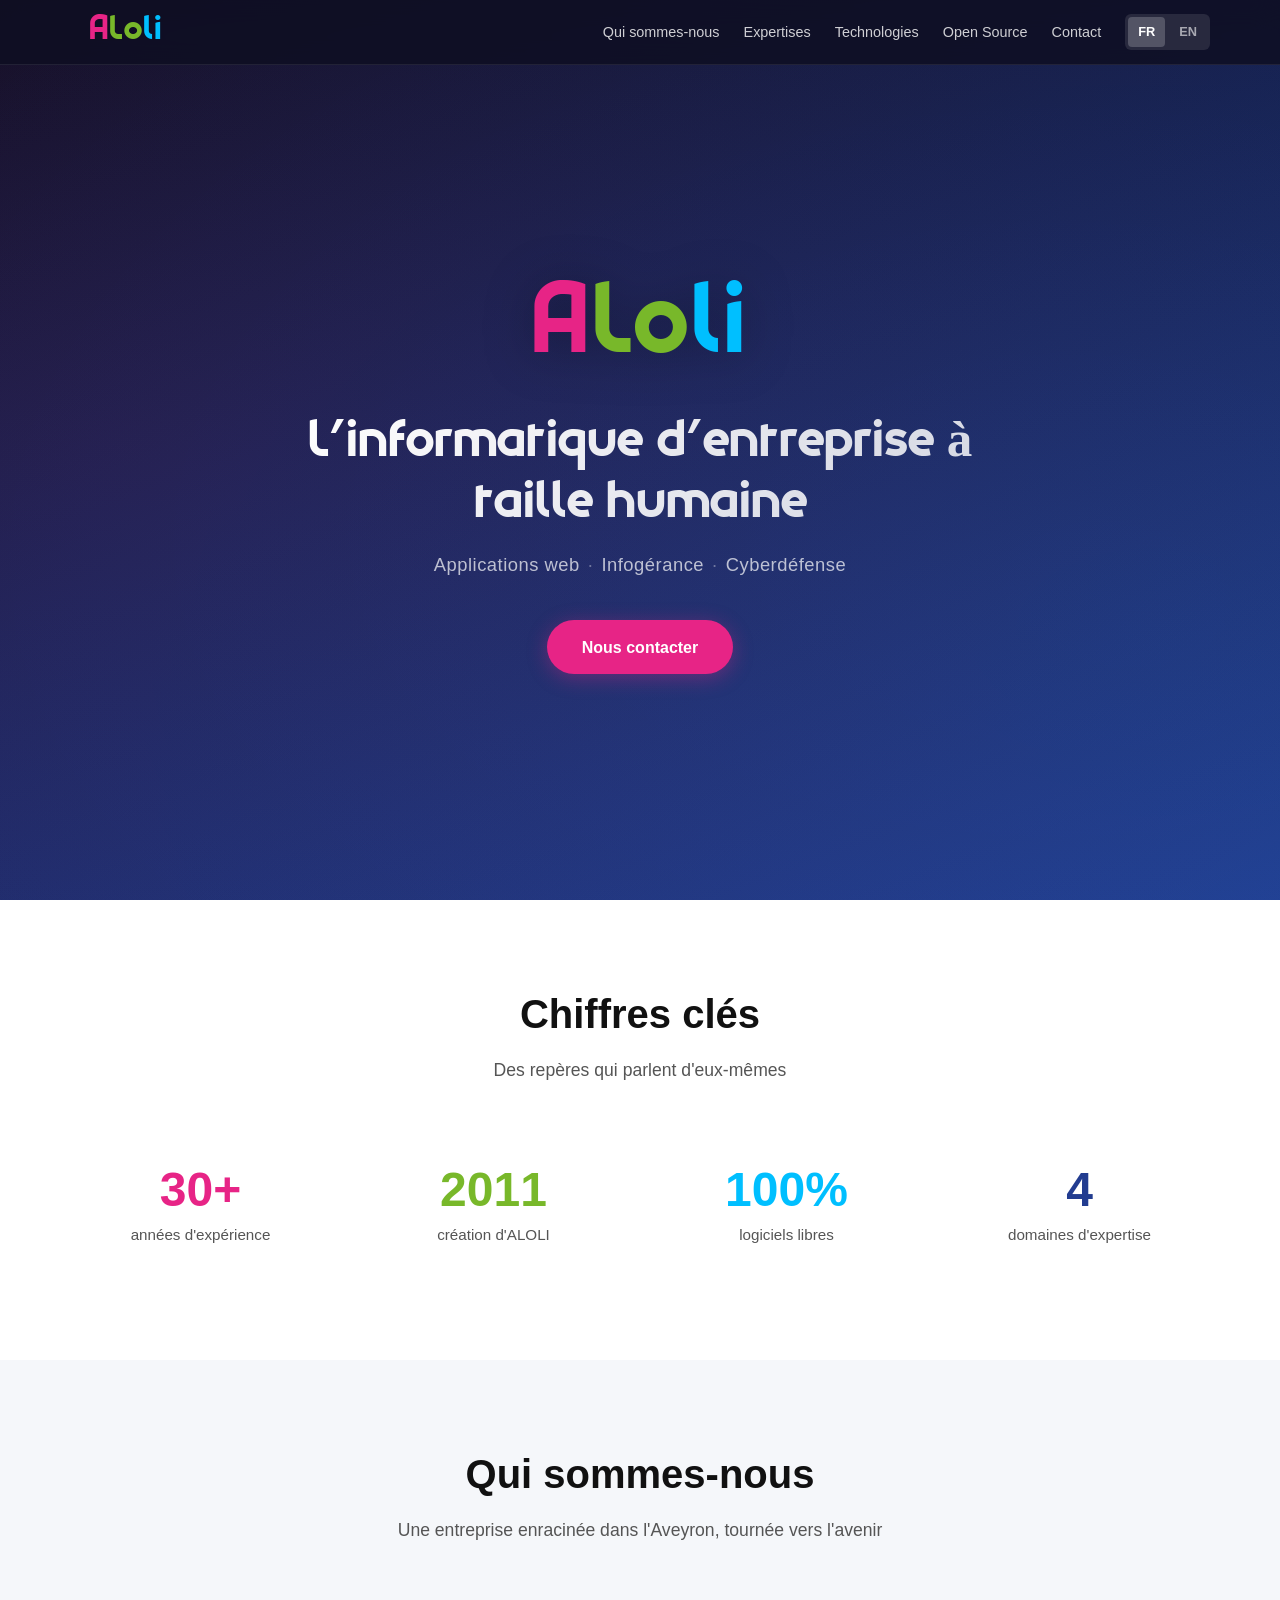
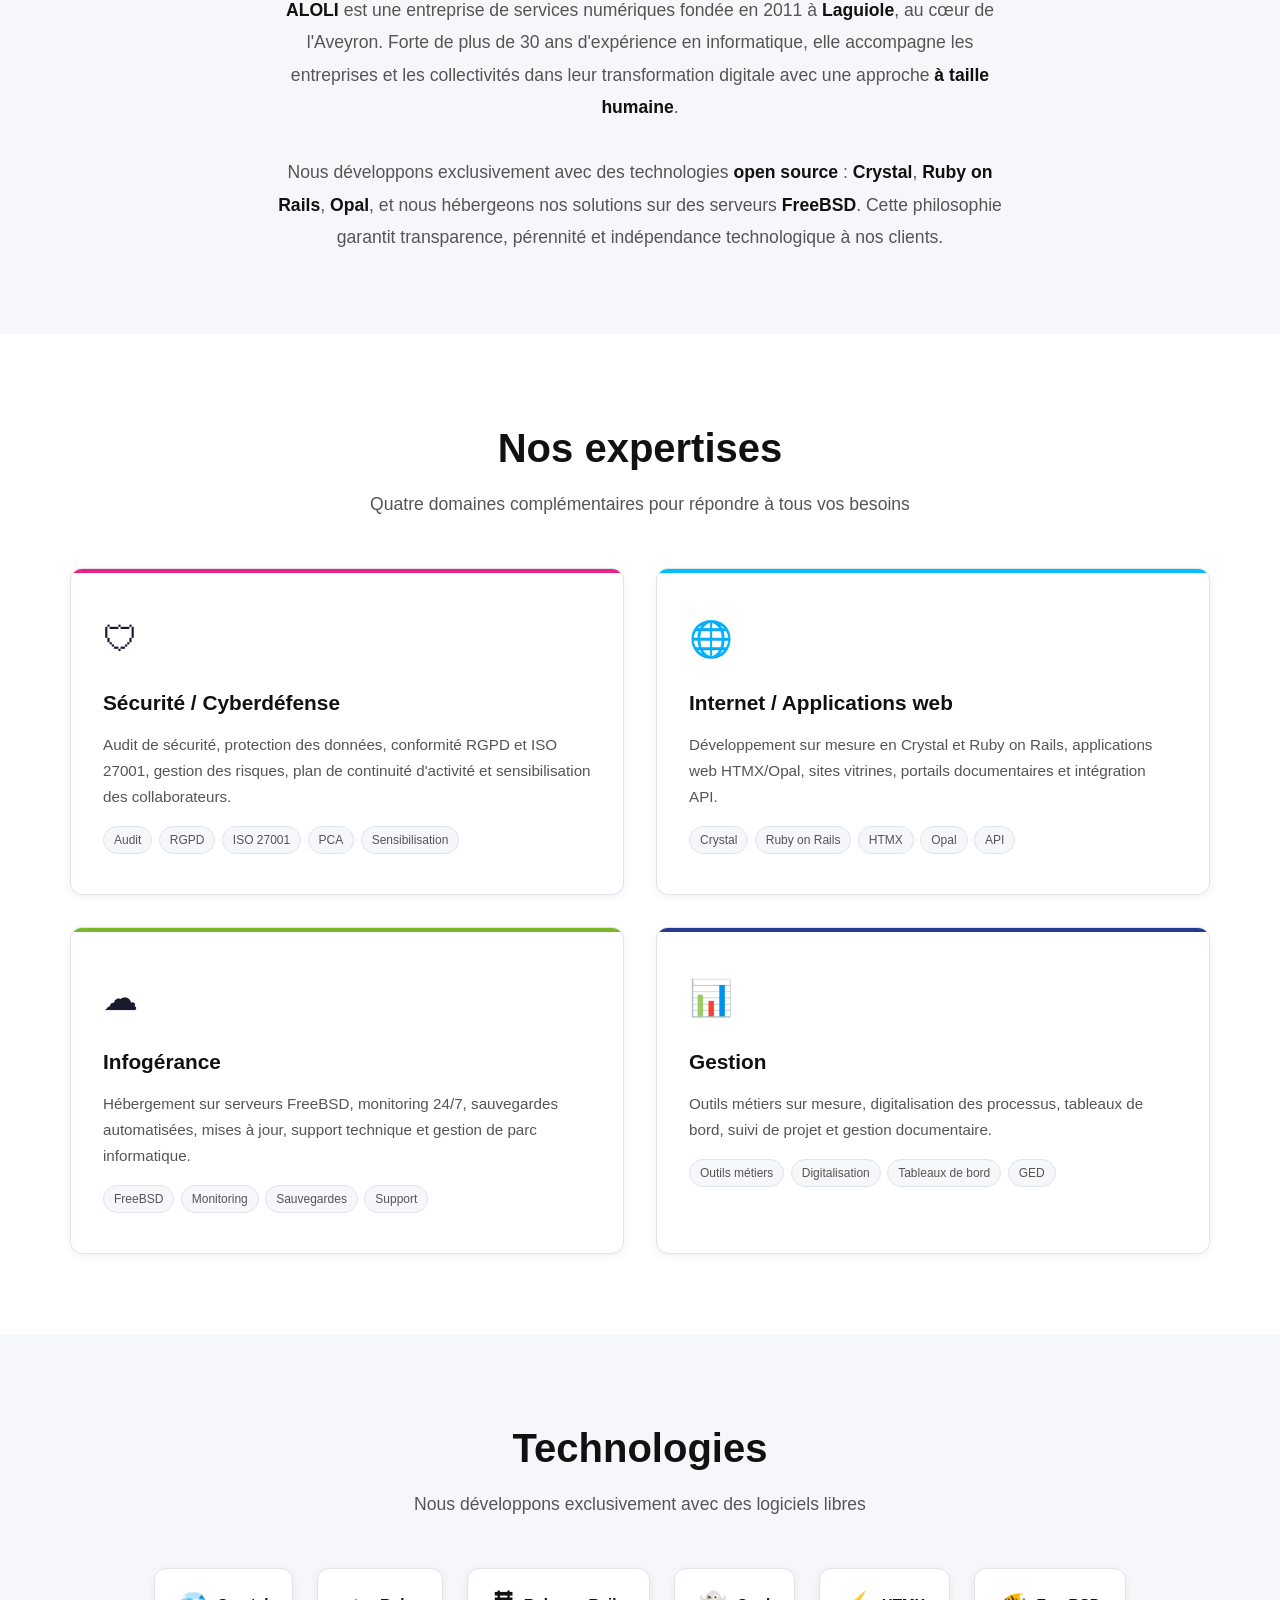
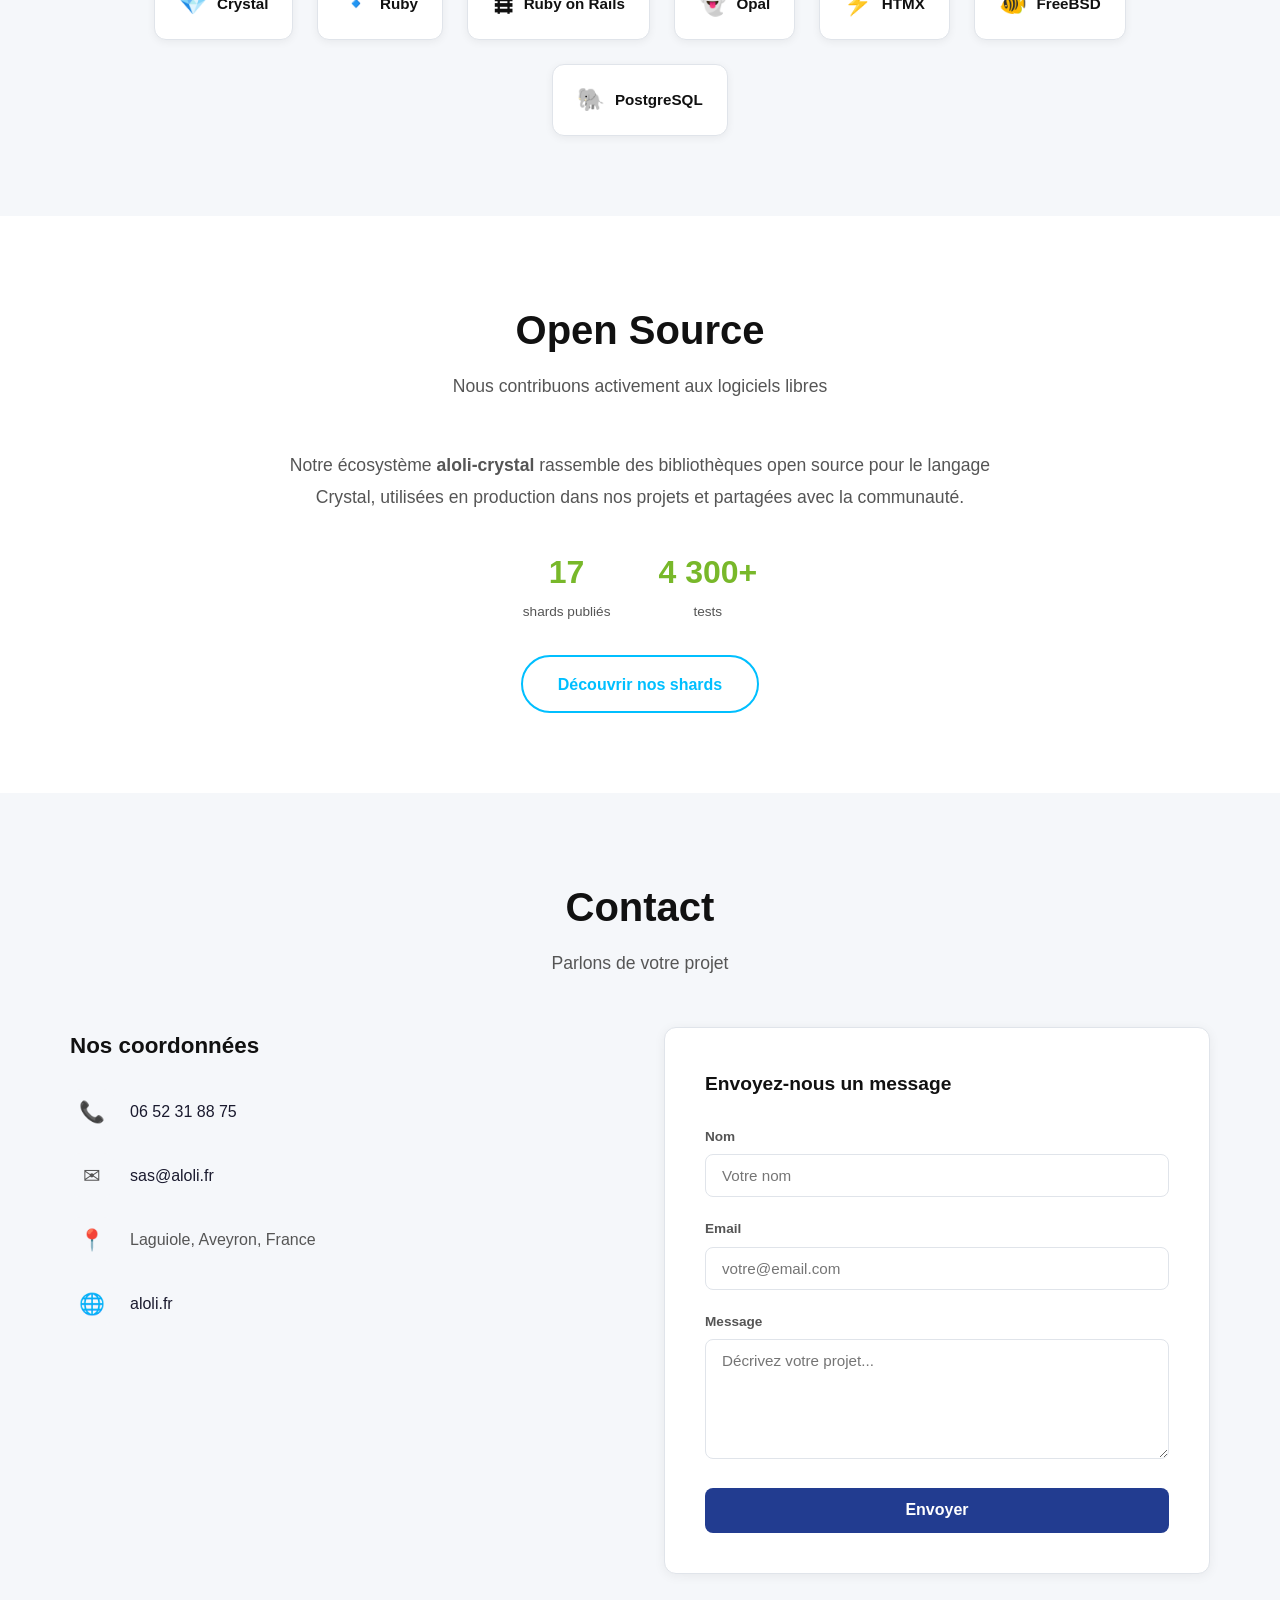
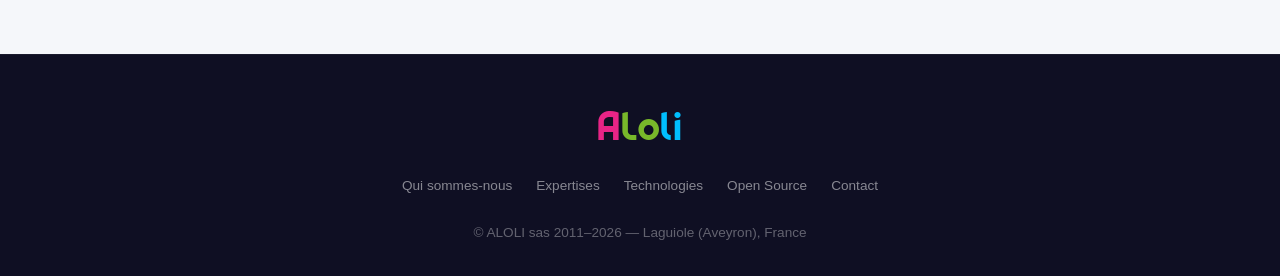
==== commit c262ad84: "Corriger l'adresse email : sas@aloli.fr" ====
--- a/index.html
+++ b/index.html
@@ -221,7 +221,7 @@
         </div>
         <div class="contact-item">
           <div class="contact-item-icon">&#x2709;</div>
-          <div><a href="mailto:philippe@aloli.fr">philippe@aloli.fr</a></div>
+          <div><a href="mailto:sas@aloli.fr">sas@aloli.fr</a></div>
         </div>
         <div class="contact-item">
           <div class="contact-item-icon">&#x1F4CD;</div>
